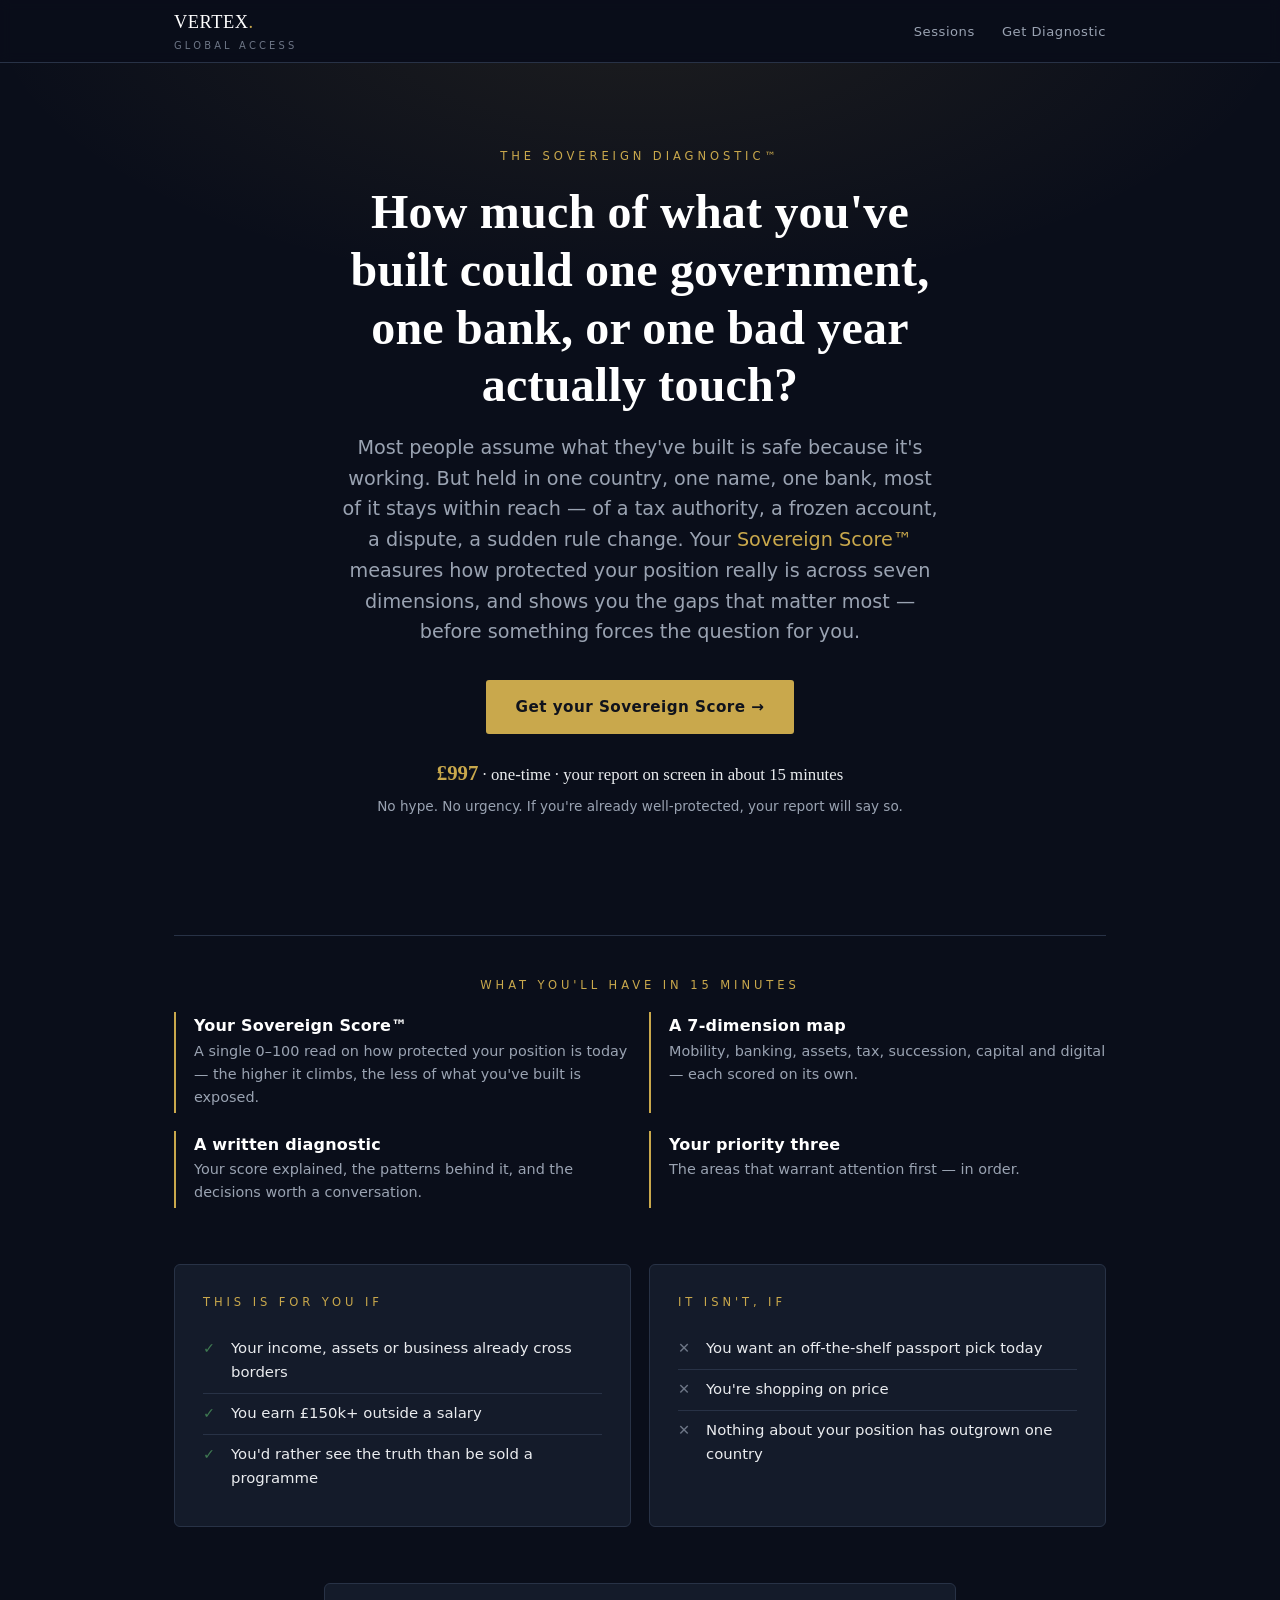
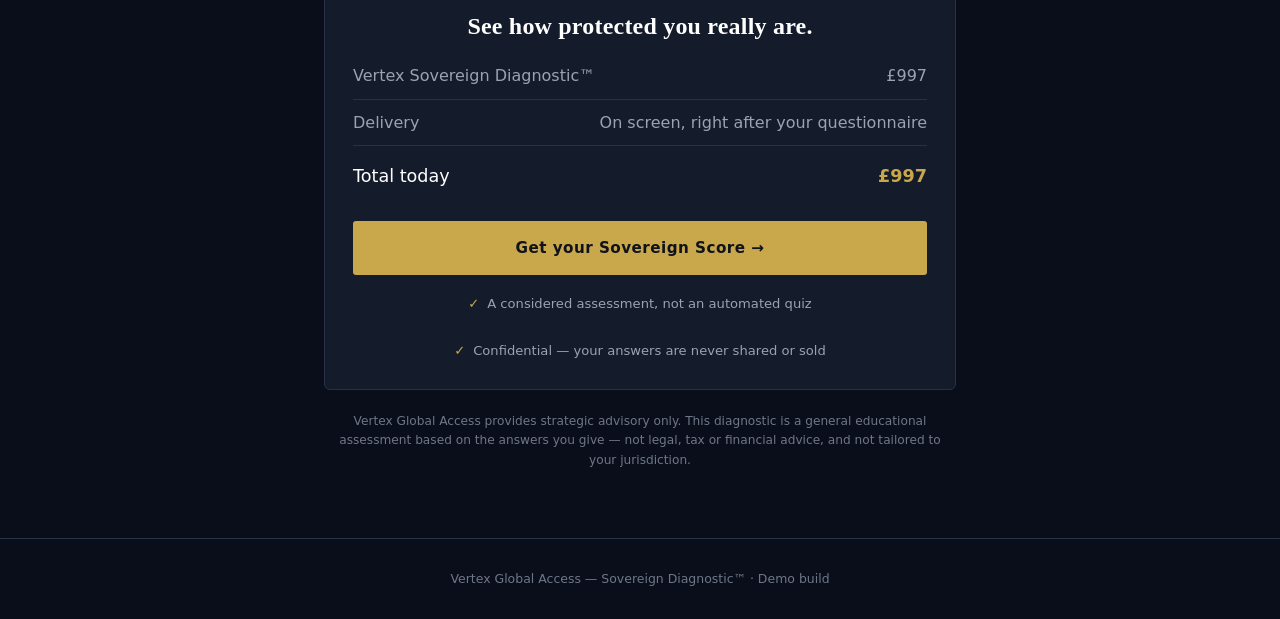
==== index.html @ 605eb829 "Vertex Sovereign Diagnostic — browser-only demo Static, dependency-free build: landing, simulated ch" ====
<!doctype html>
<html lang="en">
<head>
<meta charset="utf-8">
<meta name="viewport" content="width=device-width, initial-scale=1">
<title>Vertex Sovereign Diagnostic™</title>
<link rel="stylesheet" href="css/styles.css">
</head>
<body>

<div class="topbar">
  <div class="wrap">
    <div class="brand">VERTEX<span class="dot">.</span><small>Global Access</small></div>
    <div class="navlinks">
      <a href="sessions.html">Sessions</a>
      <a href="checkout.html">Get Diagnostic</a>
    </div>
  </div>
</div>

<section class="hero">
  <div class="wrap narrow">
    <div class="eyebrow">The Sovereign Diagnostic™</div>
    <h1>How much of what you've built could one government, one bank, or one bad year actually touch?</h1>
    <p class="sub">Most people assume what they've built is safe because it's working. But held in one
      country, one name, one bank, most of it stays within reach — of a tax authority, a frozen account,
      a dispute, a sudden rule change. Your <span class="gold">Sovereign Score™</span> measures how
      protected your position really is across seven dimensions, and shows you the gaps that matter most —
      before something forces the question for you.</p>
    <a href="checkout.html" class="btn btn-gold">Get your Sovereign Score →</a>
    <div class="price-tag"><b>£997</b> · one-time · your report on screen in about 15 minutes</div>
    <p class="small muted" style="margin-top:6px;">No hype. No urgency. If you're already well-protected, your report will say so.</p>
  </div>
</section>

<div class="wrap"><hr class="divider"></div>

<section class="section" style="padding-top:0;">
  <div class="wrap">
    <div class="eyebrow center">What you'll have in 15 minutes</div>
    <div class="grid grid-2">
      <div class="feature"><h4>Your Sovereign Score™</h4>
        <p>A single 0–100 read on how protected your position is today — the higher it climbs, the less of what you've built is exposed.</p></div>
      <div class="feature"><h4>A 7-dimension map</h4>
        <p>Mobility, banking, assets, tax, succession, capital and digital — each scored on its own.</p></div>
      <div class="feature"><h4>A written diagnostic</h4>
        <p>Your score explained, the patterns behind it, and the decisions worth a conversation.</p></div>
      <div class="feature"><h4>Your priority three</h4>
        <p>The areas that warrant attention first — in order.</p></div>
    </div>
  </div>
</section>

<section class="section" style="padding-top:0;">
  <div class="wrap">
    <div class="grid grid-2">
      <div class="panel">
        <div class="eyebrow">This is for you if</div>
        <ul class="ticks yes">
          <li>Your income, assets or business already cross borders</li>
          <li>You earn £150k+ outside a salary</li>
          <li>You'd rather see the truth than be sold a programme</li>
        </ul>
      </div>
      <div class="panel">
        <div class="eyebrow">It isn't, if</div>
        <ul class="ticks no">
          <li>You want an off-the-shelf passport pick today</li>
          <li>You're shopping on price</li>
          <li>Nothing about your position has outgrown one country</li>
        </ul>
      </div>
    </div>
  </div>
</section>

<section class="section" style="padding-top:0;">
  <div class="wrap narrow">
    <div class="panel center">
      <h2 style="font-size:1.5rem;">See how protected you really are.</h2>
      <div class="summary-line"><span>Vertex Sovereign Diagnostic™</span><span>£997</span></div>
      <div class="summary-line"><span>Delivery</span><span>On screen, right after your questionnaire</span></div>
      <div class="summary-line total"><span>Total today</span><b>£997</b></div>
      <a href="checkout.html" class="btn btn-gold btn-block" style="margin-top:20px;">Get your Sovereign Score →</a>
      <div class="trust" style="justify-content:center;margin-top:18px;">
        <span>A considered assessment, not an automated quiz</span>
        <span>Confidential — your answers are never shared or sold</span>
      </div>
    </div>
    <p class="footnote center" style="margin-top:22px;">
      Vertex Global Access provides strategic advisory only. This diagnostic is a general educational
      assessment based on the answers you give — not legal, tax or financial advice, and not tailored to your jurisdiction.
    </p>
  </div>
</section>

<footer>
  <div class="wrap center">
    Vertex Global Access — Sovereign Diagnostic™ · Demo build
  </div>
</footer>

</body>
</html>
---- css/styles.css ----
/* Vertex Sovereign Diagnostic - demo styles
   Palette from the brief: navy #0A0E1A + gold #C9A84C. Institutional, calm. */

:root{
  --navy:#0A0E1A;
  --navy-2:#111726;
  --navy-3:#19202F;
  --panel:#141B2A;
  --line:#283246;
  --gold:#C9A84C;
  --gold-soft:#D8BE74;
  --text:#EAECEF;
  --muted:#9AA3B2;
  --muted-2:#6E7787;
  --red:#C0392B;
  --amber:#D4912B;
  --blue:#3C6E9E;
  --green:#3F7A52;
  --serif:Georgia,'Times New Roman',serif;
  --sans:system-ui,-apple-system,'Segoe UI',Roboto,Helvetica,Arial,sans-serif;
  --maxw:980px;
}

*{box-sizing:border-box;}
html,body{margin:0;padding:0;}
body{
  background:var(--navy);
  color:var(--text);
  font-family:var(--sans);
  line-height:1.6;
  -webkit-font-smoothing:antialiased;
}
a{color:var(--gold);text-decoration:none;}
a:hover{color:var(--gold-soft);}

h1,h2,h3,h4{font-family:var(--serif);font-weight:600;line-height:1.2;color:#fff;letter-spacing:.2px;}
h1{font-size:2.5rem;margin:0 0 .4em;}
h2{font-size:1.7rem;margin:0 0 .5em;}
h3{font-size:1.2rem;margin:0 0 .4em;}
p{margin:0 0 1em;}
.small{font-size:.85rem;}
.muted{color:var(--muted);}
.center{text-align:center;}
.gold{color:var(--gold);}
.serif{font-family:var(--serif);}
.tm{font-size:.6em;vertical-align:super;color:var(--gold);}

/* Layout ------------------------------------------------------------ */
.wrap{max-width:var(--maxw);margin:0 auto;padding:0 24px;}
.narrow{max-width:680px;}
.section{padding:56px 0;}
.divider{height:1px;background:var(--line);border:0;margin:40px 0;}

/* Top bar ----------------------------------------------------------- */
.topbar{
  border-bottom:1px solid var(--line);
  background:rgba(10,14,26,.85);
  backdrop-filter:blur(6px);
  position:sticky;top:0;z-index:10;
}
.topbar .wrap{display:flex;align-items:center;justify-content:space-between;height:62px;}
.brand{font-family:var(--serif);font-size:1.15rem;color:#fff;letter-spacing:.5px;}
.brand .dot{color:var(--gold);}
.brand small{display:block;font-family:var(--sans);font-size:.62rem;letter-spacing:.32em;
  text-transform:uppercase;color:var(--muted-2);margin-top:1px;}
.navlinks a{margin-left:22px;font-size:.82rem;letter-spacing:.04em;color:var(--muted);}
.navlinks a:hover{color:var(--gold);}

/* Buttons ----------------------------------------------------------- */
.btn{
  display:inline-block;cursor:pointer;border:0;border-radius:3px;
  font-family:var(--sans);font-size:.95rem;letter-spacing:.03em;
  padding:15px 30px;transition:.15s;text-align:center;
}
.btn-gold{background:var(--gold);color:#10131c;font-weight:600;}
.btn-gold:hover{background:var(--gold-soft);color:#10131c;}
.btn-ghost{background:transparent;color:var(--text);border:1px solid var(--line);}
.btn-ghost:hover{border-color:var(--gold);color:var(--gold);}
.btn-block{display:block;width:100%;}
.btn:disabled{opacity:.5;cursor:not-allowed;}

/* Eyebrow ----------------------------------------------------------- */
.eyebrow{
  font-size:.72rem;letter-spacing:.34em;text-transform:uppercase;
  color:var(--gold);margin-bottom:18px;
}

/* Cards / panels ---------------------------------------------------- */
.panel{background:var(--panel);border:1px solid var(--line);border-radius:6px;padding:28px;}
.grid{display:grid;gap:18px;}
.grid-2{grid-template-columns:1fr 1fr;}
.grid-3{grid-template-columns:1fr 1fr 1fr;}
@media(max-width:720px){.grid-2,.grid-3{grid-template-columns:1fr;}}

.feature{border-left:2px solid var(--gold);padding:4px 0 4px 18px;}
.feature h4{margin:0 0 4px;color:#fff;font-family:var(--sans);font-size:1rem;}
.feature p{margin:0;color:var(--muted);font-size:.9rem;}

.trust{display:flex;gap:26px;flex-wrap:wrap;color:var(--muted);font-size:.82rem;}
.trust span:before{content:"\2713";color:var(--gold);margin-right:8px;}

.ticks{list-style:none;padding:0;margin:10px 0 0;}
.ticks li{position:relative;padding:8px 0 8px 28px;color:var(--text);font-size:.93rem;
  border-bottom:1px solid var(--line);}
.ticks li:last-child{border-bottom:0;}
.ticks li:before{position:absolute;left:0;top:8px;font-size:.9rem;}
.ticks.yes li:before{content:"\2713";color:var(--green);}
.ticks.no li:before{content:"\2715";color:var(--muted-2);}

/* Hero -------------------------------------------------------------- */
.hero{padding:84px 0 64px;text-align:center;
  background:radial-gradient(1100px 500px at 50% -8%,rgba(201,168,76,.10),transparent 60%);}
.hero h1{font-size:3rem;}
.hero .sub{font-size:1.2rem;color:var(--muted);max-width:600px;margin:0 auto 32px;}
.price-tag{font-family:var(--serif);font-size:1.05rem;color:var(--text);margin:22px 0 6px;}
.price-tag b{color:var(--gold);font-size:1.3rem;}

/* Checkout ---------------------------------------------------------- */
.checkout-grid{display:grid;grid-template-columns:1.3fr 1fr;gap:30px;align-items:start;}
@media(max-width:760px){.checkout-grid{grid-template-columns:1fr;}}
.field{margin-bottom:16px;}
.field label{display:block;font-size:.8rem;color:var(--muted);margin-bottom:6px;letter-spacing:.02em;}
.field input{
  width:100%;background:#0C1220;border:1px solid var(--line);border-radius:4px;
  color:var(--text);padding:13px 14px;font-size:.95rem;font-family:var(--sans);
}
.field input:focus{outline:none;border-color:var(--gold);}
.row{display:flex;gap:14px;}
.row .field{flex:1;}
.card-mock{display:flex;align-items:center;gap:8px;margin-top:2px;}
.summary-line{display:flex;justify-content:space-between;padding:10px 0;border-bottom:1px solid var(--line);color:var(--muted);}
.summary-line.total{color:#fff;font-size:1.1rem;border-bottom:0;padding-top:16px;}
.summary-line.total b{color:var(--gold);}
.demo-badge{display:inline-block;background:rgba(201,168,76,.12);border:1px solid rgba(201,168,76,.4);
  color:var(--gold);font-size:.72rem;letter-spacing:.12em;text-transform:uppercase;
  padding:5px 10px;border-radius:3px;margin-bottom:18px;}

/* Diagnostic / questionnaire --------------------------------------- */
.progress{height:3px;background:var(--navy-3);border-radius:2px;overflow:hidden;margin-bottom:8px;}
.progress > i{display:block;height:100%;background:var(--gold);width:0;transition:width .3s;}
.step-label{font-size:.74rem;letter-spacing:.22em;text-transform:uppercase;color:var(--muted-2);margin-bottom:30px;}
.q-card{min-height:340px;}
.q-help{color:var(--muted);font-size:.92rem;margin:-2px 0 26px;}
.options{display:flex;flex-direction:column;gap:12px;margin-bottom:10px;}
.opt{
  display:flex;align-items:flex-start;gap:14px;cursor:pointer;
  background:#0E1422;border:1px solid var(--line);border-radius:5px;
  padding:16px 18px;transition:.12s;color:var(--text);
}
.opt:hover{border-color:#3a455e;background:#10182a;}
.opt .mark{flex:0 0 18px;height:18px;margin-top:2px;border-radius:50%;border:2px solid var(--muted-2);transition:.12s;}
.opt.selected{border-color:var(--gold);background:rgba(201,168,76,.07);}
.opt.selected .mark{border-color:var(--gold);background:var(--gold);box-shadow:inset 0 0 0 3px #0E1422;}
.opt.checkbox .mark{border-radius:4px;}
.opt-text{font-size:.96rem;line-height:1.45;}
.q-nav{display:flex;justify-content:space-between;align-items:center;margin-top:26px;}
.text-input{width:100%;background:#0C1220;border:1px solid var(--line);border-radius:4px;
  color:var(--text);padding:14px 16px;font-size:1.05rem;font-family:var(--sans);}
.text-input:focus{outline:none;border-color:var(--gold);}

/* Processing -------------------------------------------------------- */
.processing{text-align:center;padding:90px 0;}
.spinner{width:46px;height:46px;border-radius:50%;border:3px solid var(--line);
  border-top-color:var(--gold);margin:0 auto 26px;animation:spin 1s linear infinite;}
@keyframes spin{to{transform:rotate(360deg);}}

/* Results ----------------------------------------------------------- */
.report-head{text-align:center;padding:30px 0 10px;}
.confidential{font-size:.7rem;letter-spacing:.3em;text-transform:uppercase;color:var(--muted-2);}
.score-hero{display:flex;gap:40px;align-items:center;justify-content:center;flex-wrap:wrap;
  padding:30px 0 10px;}
.score-badge{
  width:188px;height:188px;border-radius:50%;display:flex;flex-direction:column;
  align-items:center;justify-content:center;flex:0 0 auto;
  background:radial-gradient(circle at 50% 40%,var(--navy-3),var(--navy-2));
  border:2px solid var(--gold);box-shadow:0 0 0 6px rgba(201,168,76,.06);
}
.score-badge b{font-family:var(--serif);font-size:4rem;line-height:1;color:#fff;}
.score-badge .outof{color:var(--muted);font-size:.9rem;margin-top:2px;}
.score-meta{max-width:420px;}
.band-pill{display:inline-block;font-size:.78rem;letter-spacing:.16em;text-transform:uppercase;
  padding:6px 14px;border-radius:3px;border:1px solid var(--gold);color:var(--gold);margin-bottom:12px;}

.radar-wrap{display:flex;justify-content:center;padding:10px 0;}

.heat-table{width:100%;border-collapse:collapse;}
.heat-table th{text-align:left;font-size:.72rem;letter-spacing:.14em;text-transform:uppercase;
  color:var(--muted-2);font-weight:600;padding:0 0 12px;border-bottom:1px solid var(--line);}
.heat-table td{padding:14px 0;border-bottom:1px solid var(--line);vertical-align:middle;}
.heat-name{font-size:.98rem;color:#fff;}
.heat-sum{font-size:.84rem;color:var(--muted);}
.bar{height:7px;border-radius:4px;background:var(--navy-3);overflow:hidden;min-width:120px;}
.bar > i{display:block;height:100%;border-radius:4px;}
.status-badge{font-size:.7rem;letter-spacing:.1em;text-transform:uppercase;padding:4px 9px;
  border-radius:3px;color:#fff;white-space:nowrap;}

.risk{border-left:3px solid var(--red);background:#0F1422;border-radius:0 5px 5px 0;
  padding:18px 22px;margin-bottom:14px;}
.risk h4{margin:0 0 6px;font-family:var(--sans);color:#fff;font-size:1.04rem;}
.risk .dim{font-size:.72rem;letter-spacing:.12em;text-transform:uppercase;color:var(--muted-2);margin-bottom:8px;}
.risk p{margin:0;color:var(--muted);font-size:.92rem;}

.analysis-block{margin-bottom:26px;}
.analysis-block h3{display:flex;align-items:center;gap:12px;}
.analysis-block .chip{font-size:.66rem;letter-spacing:.1em;text-transform:uppercase;
  padding:3px 8px;border-radius:3px;color:#fff;}
.analysis-block p{color:var(--muted);}

.cta-card{background:linear-gradient(160deg,#161d2d,#10141f);border:1px solid var(--gold);
  border-radius:8px;padding:34px;text-align:center;}
.cta-card h2{margin-bottom:10px;}
.cta-card p{color:var(--muted);max-width:560px;margin:0 auto 22px;}

/* Sessions ---------------------------------------------------------- */
.sess-table{width:100%;border-collapse:collapse;}
.sess-table th{text-align:left;font-size:.72rem;letter-spacing:.12em;text-transform:uppercase;
  color:var(--muted-2);padding:0 12px 12px;border-bottom:1px solid var(--line);}
.sess-table td{padding:14px 12px;border-bottom:1px solid var(--line);vertical-align:middle;}
.sess-name{color:#fff;font-size:.98rem;background:transparent;border:1px solid transparent;
  border-radius:4px;padding:6px 8px;width:100%;font-family:var(--sans);}
.sess-name:focus{outline:none;border-color:var(--gold);background:#0C1220;}
.mini-band{font-size:.7rem;letter-spacing:.08em;text-transform:uppercase;padding:3px 8px;border-radius:3px;color:#fff;}
.empty{padding:60px 0;text-align:center;color:var(--muted);}

footer{border-top:1px solid var(--line);padding:30px 0;color:var(--muted-2);font-size:.78rem;}
.footnote{color:var(--muted-2);font-size:.76rem;}

/* Report v2 -------------------------------------------------------- */
.cover{text-align:center;padding:26px 0 6px;border-bottom:1px solid var(--line);margin-bottom:30px;}
.cover h1{font-size:2.3rem;margin:6px 0 10px;}
.cover-meta{color:var(--muted);font-size:.85rem;letter-spacing:.03em;margin-bottom:18px;}
.cover-meta .confidential{color:var(--gold);letter-spacing:.16em;}
.methodology{max-width:620px;margin:0 auto;color:var(--muted-2);font-size:.82rem;font-style:italic;}
.lead{font-size:1.05rem;}

.flagblock{background:linear-gradient(160deg,#1C1606,#14110A);border:1px solid #5A4A1E;
  border-radius:8px;padding:24px 26px;margin-bottom:30px;}
.flagcard{border-top:1px solid #3A3115;padding:16px 0 14px;}
.flagcard:first-of-type{border-top:0;}
.flag-top{display:flex;justify-content:space-between;align-items:baseline;gap:14px;}
.flag-title{color:#fff;font-size:1.02rem;font-family:var(--serif);}
.flag-sev{font-size:.68rem;letter-spacing:.1em;text-transform:uppercase;color:#0F1422;
  background:#E0A33A;padding:3px 9px;border-radius:3px;white-space:nowrap;}
.flag-mag{color:var(--gold-soft);font-size:.86rem;margin:6px 0 6px;}
.flagcard p{margin:0;color:var(--muted);font-size:.9rem;}

.insight{border-left:2px solid var(--gold);background:#10141f;border-radius:0 6px 6px 0;
  padding:16px 22px;margin-bottom:14px;}
.insight h4{margin:0 0 6px;font-family:var(--serif);color:#fff;font-size:1.06rem;font-weight:600;}
.insight p{margin:0;color:var(--muted);font-size:.93rem;}

.pattern{background:var(--panel);border:1px solid var(--line);border-radius:6px;padding:20px 24px;margin:18px 0 4px;}
.pattern p{margin:0;color:var(--text);font-size:.95rem;font-style:italic;}

.takeaway{background:rgba(63,122,82,.10);border-left:2px solid var(--green);
  padding:10px 16px;border-radius:0 4px 4px 0;color:var(--text);font-size:.9rem;margin:.6em 0 .4em;}
.takeaway b{color:#7FB68C;}
.stakes{color:var(--muted-2);font-size:.83rem;font-style:italic;margin:.2em 0 0;}

.openq{counter-reset:oq;list-style:none;padding:0;margin:18px 0 0;}
.openq li{counter-increment:oq;position:relative;padding:14px 0 14px 44px;border-bottom:1px solid var(--line);color:var(--text);font-size:.96rem;}
.openq li:before{content:counter(oq);position:absolute;left:0;top:12px;width:28px;height:28px;
  border:1px solid var(--gold);border-radius:50%;color:var(--gold);font-family:var(--serif);
  display:flex;align-items:center;justify-content:center;font-size:.9rem;}

.hero-insight{background:linear-gradient(155deg,#1A2236,#12182600);border:1px solid var(--gold);
  border-left-width:3px;border-radius:8px;padding:24px 28px;margin:24px 0 30px;}
.hero-insight h3{font-size:1.35rem;margin:6px 0 10px;color:#fff;}
.hero-insight p{margin:0;color:var(--text);font-size:1rem;}

.engagement{max-width:560px;margin:0 auto 22px;text-align:left;border:1px solid var(--line);
  border-radius:6px;padding:18px 22px;background:#0E1422;}
.eng-row{display:flex;gap:14px;padding:8px 0;border-bottom:1px solid var(--line);}
.eng-row:last-of-type{border-bottom:0;}
.eng-k{flex:0 0 110px;color:var(--gold);font-size:.74rem;letter-spacing:.1em;text-transform:uppercase;padding-top:2px;}
.eng-v{flex:1;color:var(--text);font-size:.92rem;}
.eng-reassure{margin-top:12px;padding-top:12px;border-top:1px solid var(--line);
  color:var(--muted);font-size:.9rem;font-style:italic;}
.eng-anchor{margin-top:10px;color:var(--muted-2);font-size:.8rem;font-style:italic;}
.bridge-line{color:var(--gold-soft);font-family:var(--serif);font-size:1.05rem;margin:18px auto 0;max-width:520px;}

.cta-stewardship{border-color:var(--blue);}
.disclaimer{margin-top:30px;padding:18px 20px;background:#0C1018;border:1px solid var(--line);
  border-radius:6px;color:var(--muted-2);font-size:.76rem;line-height:1.55;}
.disclaimer b{color:var(--muted);}
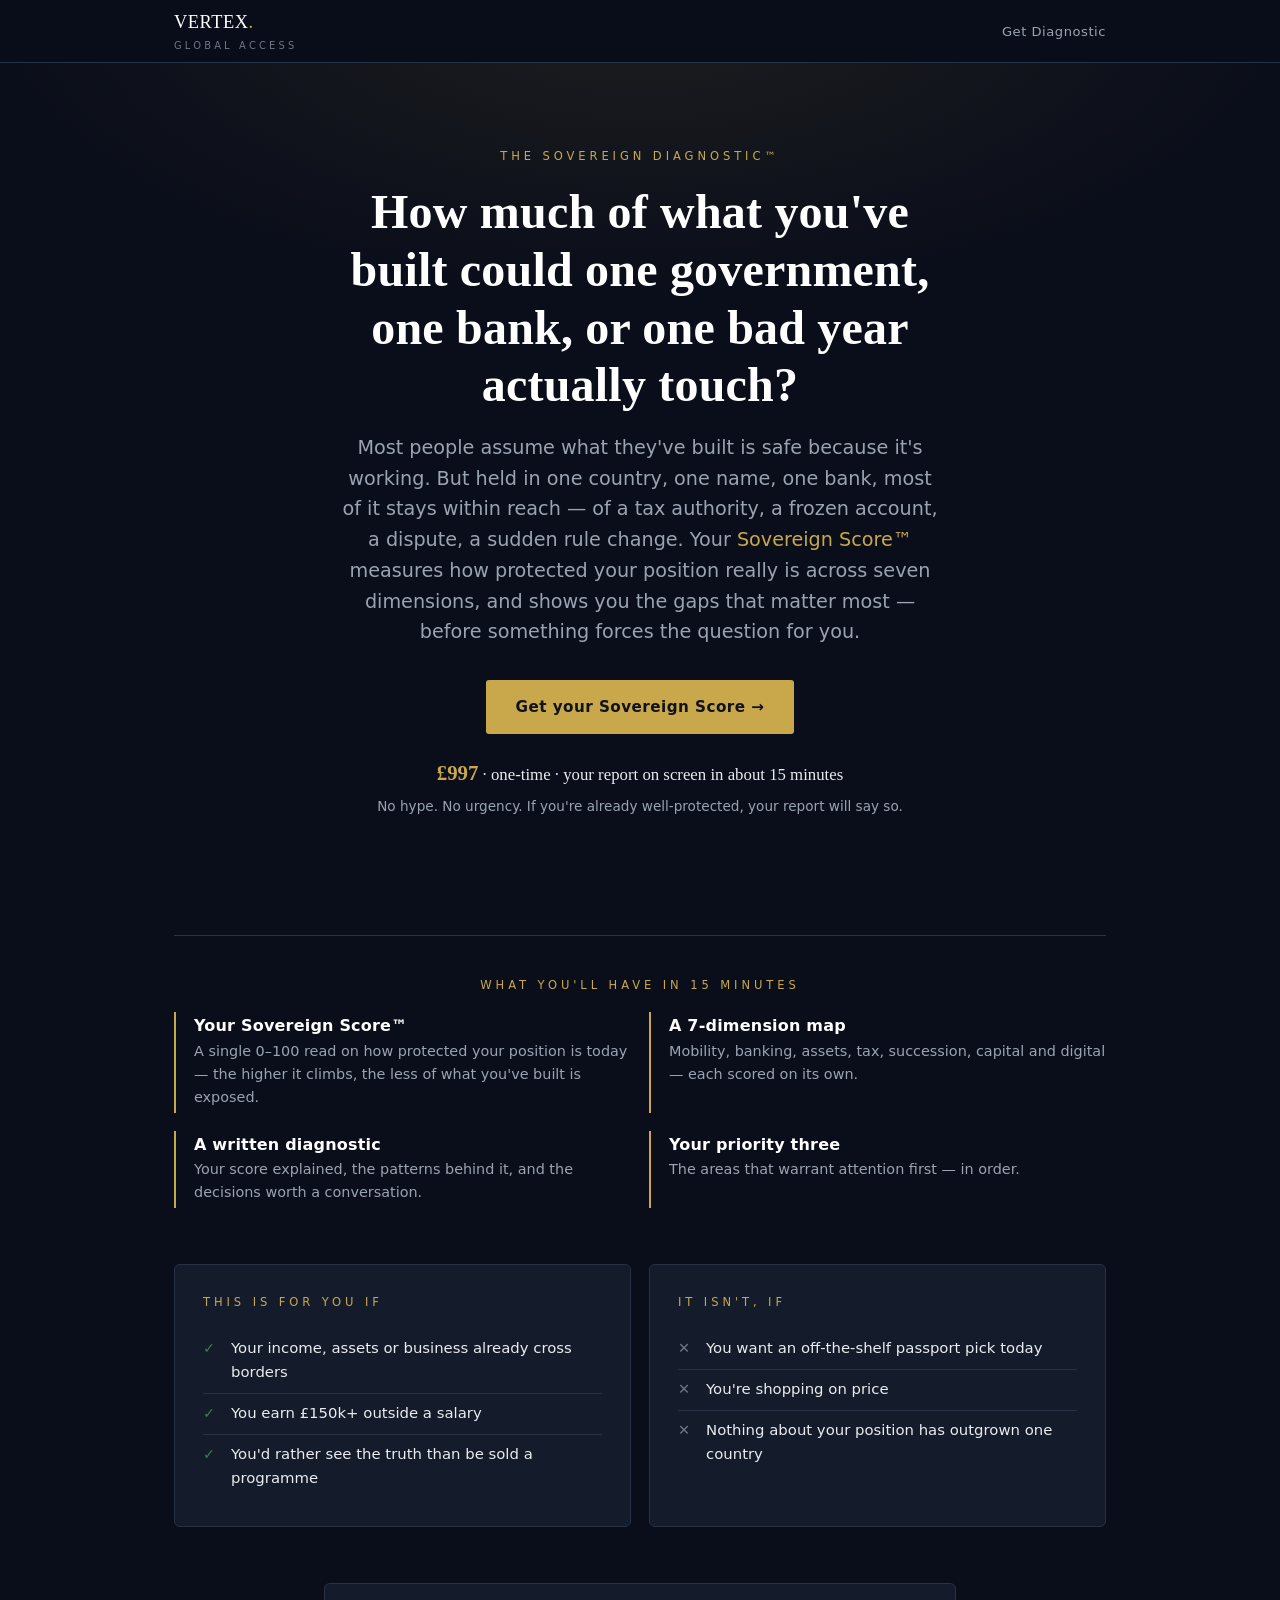
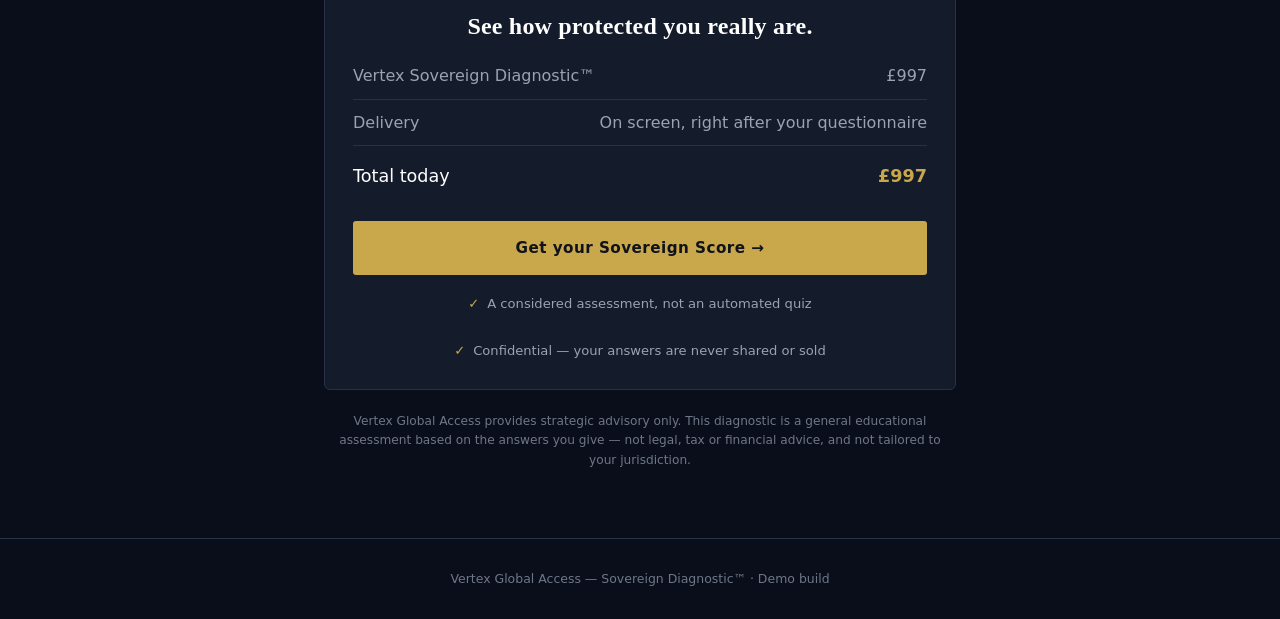
==== commit 4ed6ba82: "Remove Sessions link from landing page top nav" ====
--- a/index.html
+++ b/index.html
@@ -12,7 +12,6 @@
   <div class="wrap">
     <div class="brand">VERTEX<span class="dot">.</span><small>Global Access</small></div>
     <div class="navlinks">
-      <a href="sessions.html">Sessions</a>
       <a href="checkout.html">Get Diagnostic</a>
     </div>
   </div>
--- a/css/styles.css
+++ b/css/styles.css
@@ -283,3 +283,50 @@
 .disclaimer{margin-top:30px;padding:18px 20px;background:#0C1018;border:1px solid var(--line);
   border-radius:6px;color:var(--muted-2);font-size:.76rem;line-height:1.55;}
 .disclaimer b{color:var(--muted);}
+
+/* ---- Responsive / mobile ---------------------------------------- */
+.radar-wrap svg{max-width:100%;height:auto;}
+img,svg{max-width:100%;}
+
+@media (max-width:640px){
+  .wrap{padding:0 18px;}
+  .section{padding:38px 0;}
+  .hero{padding:54px 0 38px;}
+  h1{font-size:2rem;}
+  .hero h1{font-size:2rem;line-height:1.18;}
+  .cover h1{font-size:1.7rem;}
+  h2{font-size:1.4rem;}
+  .hero .sub{font-size:1.04rem;}
+  .lead{font-size:1rem;}
+  .eyebrow{font-size:.66rem;letter-spacing:.26em;}
+  .score-hero{gap:18px;padding:18px 0 6px;}
+  .score-badge{width:150px;height:150px;}
+  .score-badge b{font-size:3rem;}
+  .band-pill{font-size:.72rem;}
+  .topbar .wrap{height:56px;}
+  .brand{font-size:1.05rem;}
+  .navlinks a{margin-left:14px;font-size:.76rem;}
+  .price-tag{font-size:.94rem;}
+  .panel{padding:22px 18px;}
+  .cta-card{padding:24px 18px;}
+  .flagblock{padding:20px 18px;}
+  .trust{gap:14px;justify-content:flex-start;}
+
+  /* Report heat map — keep readable, let the score bar shrink */
+  .heat-table{font-size:.86rem;}
+  .heat-table th{font-size:.62rem;letter-spacing:.08em;}
+  .heat-table .bar{min-width:60px;}
+
+  /* Sessions table — drop the noisy columns so it fits a phone */
+  .sess-table th:nth-child(2), .sess-table td:nth-child(2),   /* date & time */
+  .sess-table th:nth-child(5), .sess-table td:nth-child(5){   /* email */
+    display:none;}
+  .sess-table th, .sess-table td{padding:11px 8px;}
+
+  /* Engagement bridge — stack label over value */
+  .eng-row{flex-direction:column;gap:2px;}
+  .eng-k{flex:none;}
+
+  /* Checkout — expiry / CVC stack on very small screens */
+  .row{flex-direction:column;gap:0;}
+}
